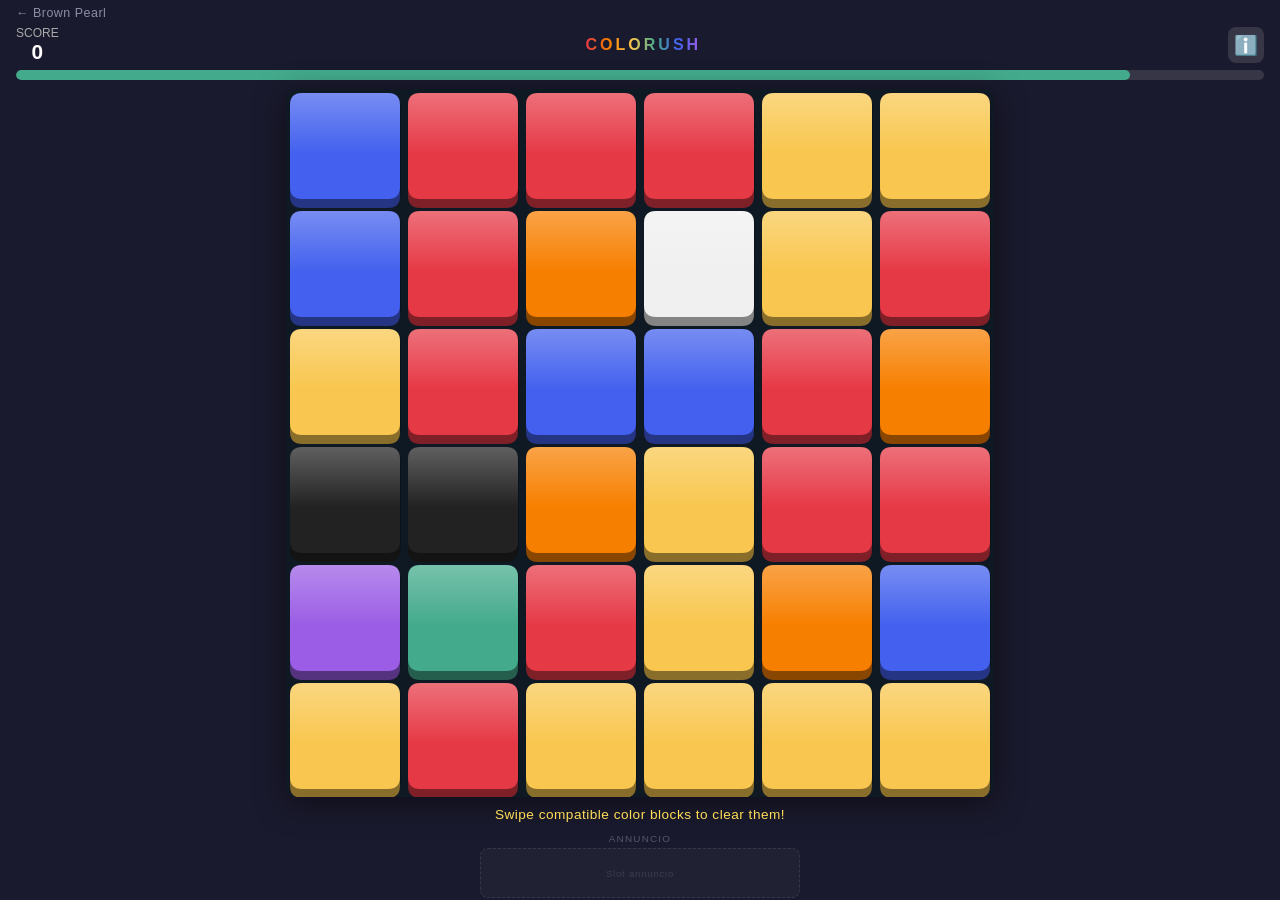
==== games/colorush/index.html @ 57a7015f "Add files via upload First commit" ====
<!DOCTYPE html>
<html lang="it">
<head>
<meta charset="UTF-8">
<meta name="viewport" content="width=device-width, initial-scale=1.0, maximum-scale=1.0, user-scalable=no, viewport-fit=cover">
<title>COLORUSH</title>

<!-- PWA: manifest e icone dedicati, indipendenti dal resto di Brown Pearl -->
<link rel="manifest" href="manifest.json">
<meta name="theme-color" content="#1a1a2e">
<meta name="color-scheme" content="dark">
<link rel="icon" type="image/png" sizes="32x32" href="icons/icon-32.png">
<link rel="shortcut icon" href="icons/favicon.ico">
<link rel="apple-touch-icon" href="icons/apple-touch-icon.png">
<meta name="apple-mobile-web-app-capable" content="yes">
<meta name="apple-mobile-web-app-status-bar-style" content="black-translucent">
<meta name="apple-mobile-web-app-title" content="COLORUSH">
<meta name="mobile-web-app-capable" content="yes">
<style>
  * { margin: 0; padding: 0; box-sizing: border-box; }
  html, body {
    width: 100%; height: 100%;
    background: #1a1a2e;
    overflow: hidden;
    font-family: 'Arial Black', Arial, sans-serif;
    user-select: none;
    -webkit-user-select: none;
  }
  body {
    display: flex;
    flex-direction: column;
    align-items: center;
    justify-content: space-between;
    padding: env(safe-area-inset-top, 8px) 0 env(safe-area-inset-bottom, 8px);
  }
  #top-bar {
    width: 100%;
    display: flex;
    flex-direction: column;
    padding: 6px 16px 4px;
  }
  #top-row {
    display: flex;
    justify-content: space-between;
    align-items: center;
    margin-bottom: 6px;
  }
  #top-bar .label { color: #aaa; font-size: 0.75em; display: block; text-align: center; }
  #top-bar .value { font-size: 1.3em; font-weight: bold; color: #fff; display: block; text-align: center; }
  #timer-bar-wrap {
    width: 100%;
    height: 10px;
    background: rgba(255,255,255,0.12);
    border-radius: 6px;
    overflow: hidden;
  }
  #timer-bar {
    height: 100%;
    width: 100%;
    background: #43aa8b;
    border-radius: 6px;
    transition: background 0.4s;
  }
  #timer-bar.urgent {
    background: #e63946;
    animation: pulse 0.5s infinite alternate;
  }
  @keyframes pulse {
    from { opacity: 1; }
    to   { opacity: 0.4; }
  }
  #grid-wrapper {
    flex: 1;
    width: 100%;
    display: flex;
    align-items: center;
    justify-content: center;
  }
  #grid-container {
    border-radius: 10px;
    overflow: hidden;
    box-shadow: 0 6px 30px rgba(0,0,0,0.5);
  }
  canvas {
    display: block;
    touch-action: none;
    cursor: pointer;
  }
  #bottom-bar {
    width: 100%;
    padding: 4px 16px 6px;
    text-align: center;
  }
  #msg {
    color: #ffdd57;
    font-size: 0.85em;
    min-height: 1.2em;
    letter-spacing: 0.5px;
  }
  /* Restart/Share moved to game-over overlay */
  #gameover-overlay {
    display: none;
    position: fixed;
    inset: 0;
    background: rgba(0,0,0,0.72);
    z-index: 99;
    align-items: center;
    justify-content: center;
  }
  #gameover-overlay.open { display: flex; }
  #gameover-box {
    background: #16213e;
    border-radius: 20px;
    padding: 32px 28px 24px;
    width: 82%;
    max-width: 320px;
    text-align: center;
    border: 1px solid rgba(255,255,255,0.1);
    box-shadow: 0 12px 40px rgba(0,0,0,0.6);
  }
  #gameover-box h2 {
    color: #fff;
    font-size: 1.3em;
    letter-spacing: 2px;
    margin-bottom: 6px;
  }
  #gameover-score {
    color: #ffdd57;
    font-size: 2.2em;
    font-weight: 900;
    margin: 8px 0 20px;
  }
  .go-btn {
    display: block;
    width: 100%;
    padding: 13px;
    margin-bottom: 10px;
    font-size: 1em;
    font-family: 'Arial Black', Arial, sans-serif;
    font-weight: bold;
    border: none;
    border-radius: 10px;
    cursor: pointer;
    letter-spacing: 1px;
  }
  #go-restart { background: #e63946; color: #fff; }
  #go-restart:active { background: #ff6b74; }
  #go-share { background: #457b9d; color: #fff; }
  #go-share:active { background: #5a9dbf; }

  #info-btn {
    background: rgba(255,255,255,0.12);
    border: none;
    border-radius: 8px;
    color: #fff;
    font-size: 1.2em;
    width: 36px;
    height: 36px;
    cursor: pointer;
    display: flex;
    align-items: center;
    justify-content: center;
  }
  #info-btn:active { background: rgba(255,255,255,0.25); }

  /* Info Modal */
  #info-modal {
    display: none;
    position: fixed;
    inset: 0;
    background: rgba(0,0,0,0.75);
    z-index: 100;
    align-items: center;
    justify-content: center;
  }
  #info-modal.open { display: flex; }
  #info-box {
    background: #16213e;
    border-radius: 16px;
    padding: 24px 20px 20px;
    width: 90%;
    max-width: 360px;
    box-shadow: 0 12px 40px rgba(0,0,0,0.6);
    border: 1px solid rgba(255,255,255,0.1);
  }
  #info-box h2 {
    color: #fff;
    font-size: 1.1em;
    letter-spacing: 2px;
    text-align: center;
    margin-bottom: 20px;
  }
  .step {
    display: flex;
    gap: 14px;
    align-items: flex-start;
    margin-bottom: 16px;
  }
  .step-num {
    background: #e63946;
    color: #fff;
    font-weight: bold;
    font-size: 0.9em;
    border-radius: 50%;
    width: 26px;
    height: 26px;
    flex-shrink: 0;
    display: flex;
    align-items: center;
    justify-content: center;
  }
  .step-text {
    color: #e0e0ff;
    font-size: 0.88em;
    line-height: 1.5;
  }
  .step-text strong { color: #ffdd57; }
  .color-pills {
    display: flex;
    gap: 5px;
    flex-wrap: wrap;
    margin-top: 6px;
  }
  .pill {
    padding: 2px 8px;
    border-radius: 20px;
    font-size: 0.75em;
    font-weight: bold;
    color: #fff;
  }
  #info-close {
    display: block;
    width: 100%;
    margin-top: 8px;
    padding: 10px;
    background: rgba(255,255,255,0.08);
    border: none;
    border-radius: 8px;
    color: #aaa;
    font-size: 0.9em;
    cursor: pointer;
  }
  #info-close:active { background: rgba(255,255,255,0.15); }
  .chain {
    display: flex;
    align-items: center;
    gap: 5px;
    margin: 8px 0 6px;
  }
  .cb {
    width: 28px;
    height: 28px;
    border-radius: 6px;
    flex-shrink: 0;
    box-shadow: 0 2px 0 rgba(0,0,0,0.4);
  }
  .arr {
    color: #aaa;
    font-size: 0.9em;
    flex-shrink: 0;
  }
  .tag {
    margin-left: 4px;
    padding: 2px 7px;
    border-radius: 20px;
    font-size: 0.75em;
    font-weight: bold;
    background: #333;
    color: #aaa;
    white-space: nowrap;
  }
  .tag.good {
    background: #2a9d2a;
    color: #fff;
  }
  #game-title {
    font-size: 1em;
    font-weight: 900;
    letter-spacing: 3px;
    color: #fff;
    text-transform: uppercase;
    background: linear-gradient(90deg, #e63946, #f77f00, #f9c74f, #43aa8b, #4361ee, #9b5de5);
    -webkit-background-clip: text;
    -webkit-text-fill-color: transparent;
    background-clip: text;
  }

  /* Modal */
  #share-modal {
    display: none;
    position: fixed;
    inset: 0;
    background: rgba(0,0,0,0.7);
    z-index: 100;
    align-items: center;
    justify-content: center;
  }
  #share-modal.open { display: flex; }
  #share-box {
    background: #16213e;
    border-radius: 16px;
    padding: 28px 24px;
    width: 88%;
    max-width: 340px;
    text-align: center;
    box-shadow: 0 12px 40px rgba(0,0,0,0.6);
    border: 1px solid rgba(255,255,255,0.1);
  }
  #share-box h2 {
    color: #fff;
    font-size: 1.2em;
    margin-bottom: 6px;
    letter-spacing: 2px;
  }
  #share-box p {
    color: #aaa;
    font-size: 0.85em;
    margin-bottom: 20px;
  }
  .share-grid {
    display: grid;
    grid-template-columns: 1fr 1fr;
    gap: 10px;
    margin-bottom: 16px;
  }
  .share-channel {
    display: flex;
    align-items: center;
    gap: 10px;
    padding: 12px 14px;
    border-radius: 10px;
    border: none;
    cursor: pointer;
    font-size: 0.95em;
    font-weight: bold;
    color: #fff;
    text-decoration: none;
    transition: opacity 0.15s;
  }
  .share-channel:active { opacity: 0.75; }
  .share-channel .icon { font-size: 1.3em; }
  .sc-wa   { background: #25d366; }
  .sc-tg   { background: #229ed9; }
  .sc-tw   { background: #000; }
  .sc-fb   { background: #1877f2; }
  .sc-copy { background: #555; grid-column: span 2; justify-content: center; }
  #share-close {
    margin-top: 4px;
    background: none;
    border: none;
    color: #aaa;
    font-size: 0.9em;
    cursor: pointer;
    padding: 6px 16px;
  }
  #share-close:active { color: #fff; }

  /* ---------- Brown Pearl chrome: brand bar + install ---------- */
  #brand-bar {
    width: 100%;
    display: flex;
    align-items: center;
    justify-content: space-between;
    padding: 6px 16px 0;
  }
  #brand-bar .back {
    font-size: 0.78em;
    color: #8d8da8;
    text-decoration: none;
    letter-spacing: 0.04em;
  }
  #install-btn {
    display: none;
    background: rgba(255,255,255,0.12);
    border: none;
    border-radius: 8px;
    color: #fff;
    font-size: 0.78em;
    font-weight: bold;
    padding: 6px 10px;
    cursor: pointer;
  }
  #install-btn.show { display: inline-flex; align-items: center; gap: 4px; }
  #install-btn:active { background: rgba(255,255,255,0.25); }

  /* ---------- Brown Pearl chrome: ad banner ---------- */
  #bp-ad-wrap {
    width: 100%;
    padding: 4px 16px 2px;
    display: flex;
    flex-direction: column;
    align-items: center;
    gap: 4px;
    flex-shrink: 0;
  }
  #bp-ad-label {
    font-size: 0.62em;
    letter-spacing: 0.12em;
    text-transform: uppercase;
    color: #55556e;
  }
  #bp-ad-banner {
    width: 100%;
    max-width: 320px;
    min-height: 50px;
    background: rgba(255,255,255,0.03);
    border: 1px dashed rgba(255,255,255,0.1);
    border-radius: 8px;
    display: flex;
    align-items: center;
    justify-content: center;
    overflow: hidden;
  }
  #bp-ad-banner:empty::before {
    content: "Slot annuncio";
    font-size: 0.6em;
    letter-spacing: 0.08em;
    color: #3d3d52;
  }
</style>
</head>
<body>

<!-- ================= BROWN PEARL: barra superiore ================= -->
<div id="brand-bar">
  <a class="back" href="../../index.html">&larr; Brown Pearl</a>
  <button id="install-btn" type="button">📲 Installa</button>
</div>
<!-- ================= FINE BARRA SUPERIORE ================= -->

<div id="top-bar">
  <div id="top-row">
    <div><span class="label">SCORE</span><span class="value" id="score">0</span></div>
    <div id="game-title">COLORUSH</div>
    <div>
      <button id="info-btn" onclick="openInfo()">ℹ️</button>
    </div>
  </div>
  <div id="timer-bar-wrap"><div id="timer-bar"></div></div>
</div>
<div id="grid-wrapper">
  <div id="grid-container"><canvas id="c"></canvas></div>
</div>
<div id="bottom-bar">
  <div id="msg">Swipe compatible color blocks to clear them!</div>
</div>

<!-- ================= BROWN PEARL: banner ads =================
     Provider scelto in assets/js/ads-config.js ("none" finché non attivi una rete). -->
<div id="bp-ad-wrap">
  <span id="bp-ad-label">Annuncio</span>
  <div id="bp-ad-banner"></div>
</div>
<script src="../../assets/js/ads-config.js"></script>
<script src="../../assets/js/ads-loader.js"></script>
<!-- ================= FINE BANNER ADS ================= -->

<!-- Game Over Overlay -->
<div id="gameover-overlay">
  <div id="gameover-box">
    <h2>⏰ TIME'S UP!</h2>
    <div id="gameover-score">0</div>
    <button class="go-btn" id="go-restart" onclick="restartGame()">🔄 Play Again</button>
    <button class="go-btn" id="go-share" onclick="openShare()">📤 Share Score</button>
  </div>
</div>

<!-- Share Modal -->
<div id="share-modal" onclick="closeShareOutside(event)">
  <div id="share-box">
    <h2>📤 SHARE</h2>
    <p id="share-score-text">Share your score!</p>
    <div class="share-grid">
      <a class="share-channel sc-wa" id="sc-wa" href="#" target="_blank">
        <span class="icon">💬</span> WhatsApp
      </a>
      <a class="share-channel sc-tg" id="sc-tg" href="#" target="_blank">
        <span class="icon">✈️</span> Telegram
      </a>
      <a class="share-channel sc-tw" id="sc-tw" href="#" target="_blank">
        <span class="icon">𝕏</span> X / Twitter
      </a>
      <a class="share-channel sc-fb" id="sc-fb" href="#" target="_blank">
        <span class="icon">👍</span> Facebook
      </a>
      <button class="share-channel sc-copy" onclick="copyScore()">
        <span class="icon">📋</span> Copy text
      </button>
    </div>
    <button id="share-close" onclick="closeShare()">✕ Close</button>
  </div>
</div>

<!-- Info Modal -->
<div id="info-modal" onclick="closeInfoOutside(event)">
  <div id="info-box">
    <h2>HOW TO PLAY</h2>

    <div class="step">
      <div class="step-num">1</div>
      <div class="step-text">
        <strong>Swipe</strong> to chain at least <strong>3 adjacent blocks</strong> (diagonals too!) and clear them.
        <div class="chain">
          <div class="cb" style="background:#e63946"></div>
          <div class="arr">→</div>
          <div class="cb" style="background:#e63946"></div>
          <div class="arr">→</div>
          <div class="cb" style="background:#e63946"></div>
          <div class="tag good">✓ clear!</div>
        </div>
      </div>
    </div>

    <div class="step">
      <div class="step-num">2</div>
      <div class="step-text">
        <strong>Primary colors</strong> link to their two mixed secondaries — and back:
        <div class="chain" style="margin-top:8px">
          <div class="cb" style="background:#e63946"></div>
          <div class="arr">↔</div>
          <div class="cb" style="background:#9b5de5"></div>
          <div class="arr">↔</div>
          <div class="cb" style="background:#4361ee"></div>
          <div class="tag" style="background:#333;color:#aaa">Red·Violet·Blue</div>
        </div>
        <div class="chain">
          <div class="cb" style="background:#e63946"></div>
          <div class="arr">↔</div>
          <div class="cb" style="background:#f77f00"></div>
          <div class="arr">↔</div>
          <div class="cb" style="background:#f9c74f"></div>
          <div class="tag" style="background:#333;color:#aaa">Red·Orange·Yellow</div>
        </div>
        <div class="chain">
          <div class="cb" style="background:#4361ee"></div>
          <div class="arr">↔</div>
          <div class="cb" style="background:#43aa8b"></div>
          <div class="arr">↔</div>
          <div class="cb" style="background:#f9c74f"></div>
          <div class="tag" style="background:#333;color:#aaa">Blue·Green·Yellow</div>
        </div>
      </div>
    </div>

    <div class="step">
      <div class="step-num">3</div>
      <div class="step-text">
        <strong>White</strong> bridges any two colors:
        <div class="chain">
          <div class="cb" style="background:#e63946"></div>
          <div class="arr">→</div>
          <div class="cb" style="background:#f0f0f0;border:1px solid #aaa"></div>
          <div class="arr">→</div>
          <div class="cb" style="background:#4361ee"></div>
          <div class="tag good">✓ valid!</div>
        </div>
        <strong>Black</strong> falls alone — let it hit the bottom for <strong style="color:#ffd700">+1s</strong>. More blacks on grid = faster timer! ⚡
      </div>
    </div>

    <div class="step">
      <div class="step-num">4</div>
      <div class="step-text">
        Earn bonus time with longer, varied chains:
        <div class="chain" style="flex-wrap:wrap;gap:4px">
          <div class="cb" style="background:#e63946"></div>
          <div class="arr">→</div>
          <div class="cb" style="background:#9b5de5"></div>
          <div class="arr">→</div>
          <div class="cb" style="background:#4361ee"></div>
          <div class="arr">→</div>
          <div class="cb" style="background:#43aa8b"></div>
          <div class="tag good">+3s ⏱</div>
        </div>
        <span style="color:#aaa;font-size:0.8em">2 color changes +1s each · 4+ blocks +1s</span>
      </div>
    </div>

    <button id="info-close" onclick="closeInfo()">Got it! ✓</button>
  </div>
</div>

<script>
const COLS = 6, ROWS = 6;
const canvas = document.getElementById('c');
const ctx = canvas.getContext('2d');

// Dimensione cella calcolata dinamicamente
let CELL = 72;
let W, H;

function resizeCanvas() {
  const wrapper = document.getElementById('grid-wrapper');
  const maxW = wrapper.clientWidth - 8;
  const maxH = wrapper.clientHeight - 8;
  CELL = Math.floor(Math.min(maxW / COLS, maxH / ROWS));
  if (CELL < 20) CELL = 60; // fallback se il layout non è ancora pronto
  W = COLS * CELL;
  H = ROWS * CELL;
  canvas.width = W;
  canvas.height = H;
}
resizeCanvas();

// ---- Definizione colori ----
const COLORS = {
  rosso:    { hex: '#e63946', label: 'Re' },
  blu:      { hex: '#4361ee', label: 'Bl' },
  giallo:   { hex: '#f9c74f', label: 'Ye' },
  arancio:  { hex: '#f77f00', label: 'Or' },
  viola:    { hex: '#9b5de5', label: 'Vi' },
  verde:    { hex: '#43aa8b', label: 'Gr' },
  bianco:   { hex: '#f0f0f0', label: 'Wh' },
  nero:     { hex: '#222222', label: 'Bk' },
};

// Compatibilità: quali colori può seguire ciascuno
const COMPAT = {
  rosso:   ['rosso', 'viola', 'arancio'],
  blu:     ['blu', 'viola', 'verde'],
  giallo:  ['giallo', 'verde', 'arancio'],
  arancio: ['arancio', 'rosso', 'giallo'],
  viola:   ['viola', 'blu', 'rosso'],
  verde:   ['verde', 'blu', 'giallo'],
  bianco:  [], // non può essere primo — viene accettato da tutti
  nero:    [], // speciale
};

// Tutti i colori normali che cascano (no bianco e nero separati)
const NORMAL_COLORS = ['rosso', 'blu', 'giallo', 'arancio', 'viola', 'verde'];

// Probabilità: primari più frequenti, secondari più rari, nero aumenta con il punteggio
const PRIMARY_COLORS = ['rosso', 'blu', 'giallo'];
const SECONDARY_COLORS = ['arancio', 'viola', 'verde'];

function randColorName() {
  // Nero: parte al 3%, sale fino al 20% man mano che il punteggio cresce
  const blackChance = Math.min(0.20, 0.03 + score / 10000);
  const r = Math.random();
  if (r < blackChance) return 'nero';
  if (r < blackChance + 0.04) return 'bianco';
  if (r < blackChance + 0.34) return SECONDARY_COLORS[Math.floor(Math.random() * SECONDARY_COLORS.length)];
  return PRIMARY_COLORS[Math.floor(Math.random() * PRIMARY_COLORS.length)];
}

// Are two blocks compatible for continuous selection?
// "tutti vanno su bianco" — bianco è accettore universale
// black cannot be selected manually
function canFollow(prevName, nextName) {
  if (nextName === 'nero') return false;   // nero non si seleziona
  if (nextName === 'bianco') return true;  // tutti vanno su bianco
  if (prevName === 'bianco') {
    // white can be followed by any normal color
    return NORMAL_COLORS.includes(nextName);
  }
  return COMPAT[prevName] && COMPAT[prevName].includes(nextName);
}

// ---- Cells ----
function makeCell(colorName, offsetY) {
  return {
    color: colorName,
    y: offsetY !== undefined ? offsetY : 0,
    vy: 0,
    settled: offsetY === undefined,
    alpha: 1
  };
}

let grid = [];
let selected = []; // [{row, col}]
let dragging = false;
let score = 0;
let animating = false;
let particles = [];
let lastPointerX = 0, lastPointerY = 0;

// ---- Audio ----
let audioCtx = null;
let audioEnabled = false;

// Test silenzioso se Web Audio è disponibile
try {
  const TestAC = window.AudioContext || window.webkitAudioContext;
  if (TestAC) audioEnabled = true;
} catch(e) { audioEnabled = false; }

function getAudio() {
  if (!audioEnabled) return null;
  try {
    if (!audioCtx) audioCtx = new (window.AudioContext || window.webkitAudioContext)();
    if (audioCtx.state === 'suspended') audioCtx.resume();
    return audioCtx;
  } catch(e) { audioEnabled = false; return null; }
}

function playTick() {
  // Soft click on cell select
  try {
    const ac = getAudio(); if (!ac) return;
    const o = ac.createOscillator();
    const g = ac.createGain();
    o.connect(g); g.connect(ac.destination);
    o.type = 'sine';
    o.frequency.setValueAtTime(880, ac.currentTime);
    o.frequency.exponentialRampToValueAtTime(660, ac.currentTime + 0.05);
    g.gain.setValueAtTime(0.12, ac.currentTime);
    g.gain.exponentialRampToValueAtTime(0.001, ac.currentTime + 0.08);
    o.start(); o.stop(ac.currentTime + 0.08);
  } catch(e) {}
}

function playPop(n) {
  // Pop soddisfacente all'esplosione, più ricco con combo lunghe
  try {
    const ac = getAudio(); if (!ac) return;
    const count = Math.min(n, 6);
    for (let i = 0; i < count; i++) {
      const o = ac.createOscillator();
      const g = ac.createGain();
      const delay = i * 0.04;
      o.connect(g); g.connect(ac.destination);
      o.type = 'sine';
      const baseFreq = 300 + i * 80;
      o.frequency.setValueAtTime(baseFreq * 1.5, ac.currentTime + delay);
      o.frequency.exponentialRampToValueAtTime(baseFreq, ac.currentTime + delay + 0.15);
      g.gain.setValueAtTime(0.18, ac.currentTime + delay);
      g.gain.exponentialRampToValueAtTime(0.001, ac.currentTime + delay + 0.25);
      o.start(ac.currentTime + delay);
      o.stop(ac.currentTime + delay + 0.25);
    }
  } catch(e) {}
}

function playWhoosh() {
  // Soft whoosh for falling blocks
  try {
    const ac = getAudio(); if (!ac) return;
    const bufSize = ac.sampleRate * 0.2;
    const buf = ac.createBuffer(1, bufSize, ac.sampleRate);
    const data = buf.getChannelData(0);
    for (let i = 0; i < bufSize; i++) data[i] = (Math.random() * 2 - 1);
    const src = ac.createBufferSource();
    src.buffer = buf;
    const filter = ac.createBiquadFilter();
    filter.type = 'bandpass';
    filter.frequency.setValueAtTime(1200, ac.currentTime);
    filter.frequency.exponentialRampToValueAtTime(400, ac.currentTime + 0.2);
    filter.Q.value = 1.5;
    const g = ac.createGain();
    g.gain.setValueAtTime(0.08, ac.currentTime);
    g.gain.exponentialRampToValueAtTime(0.001, ac.currentTime + 0.2);
    src.connect(filter); filter.connect(g); g.connect(ac.destination);
    src.start(); src.stop(ac.currentTime + 0.2);
  } catch(e) {}
}

function playBonus() {
  // Sweet arpeggio for time bonus
  try {
    const ac = getAudio(); if (!ac) return;
    const freqs = [523, 659, 784]; // Do Mi Sol
    freqs.forEach((freq, i) => {
      const o = ac.createOscillator();
      const g = ac.createGain();
      o.connect(g); g.connect(ac.destination);
      o.type = 'sine';
      o.frequency.value = freq;
      const t = ac.currentTime + i * 0.07;
      g.gain.setValueAtTime(0, t);
      g.gain.linearRampToValueAtTime(0.15, t + 0.04);
      g.gain.exponentialRampToValueAtTime(0.001, t + 0.3);
      o.start(t); o.stop(t + 0.3);
    });
  } catch(e) {}
}

function playGameOver() {
  // Soft descending chord
  try {
    const ac = getAudio(); if (!ac) return;
    const freqs = [392, 330, 262]; // Sol Mi Do discendente
    freqs.forEach((freq, i) => {
      const o = ac.createOscillator();
      const g = ac.createGain();
      o.connect(g); g.connect(ac.destination);
      o.type = 'sine';
      o.frequency.value = freq;
      const t = ac.currentTime + i * 0.18;
      g.gain.setValueAtTime(0.2, t);
      g.gain.exponentialRampToValueAtTime(0.001, t + 0.6);
      o.start(t); o.stop(t + 0.6);
    });
  } catch(e) {}
}

function playUrgent() {
  try {
    const ac = getAudio(); if (!ac) return;
    const o = ac.createOscillator();
    const g = ac.createGain();
    o.connect(g); g.connect(ac.destination);
    o.type = 'sine';
    o.frequency.value = 440;
    g.gain.setValueAtTime(0.1, ac.currentTime);
    g.gain.exponentialRampToValueAtTime(0.001, ac.currentTime + 0.12);
    o.start(); o.stop(ac.currentTime + 0.12);
  } catch(e) {}
}

function playBlackExplosion() {
  // Deep rumbling explosion
  try {
    const ac = getAudio(); if (!ac) return;

    // Low boom
    const o1 = ac.createOscillator();
    const g1 = ac.createGain();
    o1.connect(g1); g1.connect(ac.destination);
    o1.type = 'sine';
    o1.frequency.setValueAtTime(120, ac.currentTime);
    o1.frequency.exponentialRampToValueAtTime(40, ac.currentTime + 0.4);
    g1.gain.setValueAtTime(0.6, ac.currentTime);
    g1.gain.exponentialRampToValueAtTime(0.001, ac.currentTime + 0.5);
    o1.start(); o1.stop(ac.currentTime + 0.5);

    // White noise for "dust"
    const bufSize = ac.sampleRate * 0.35;
    const buf = ac.createBuffer(1, bufSize, ac.sampleRate);
    const data = buf.getChannelData(0);
    for (let i = 0; i < bufSize; i++) data[i] = (Math.random() * 2 - 1);
    const src = ac.createBufferSource();
    src.buffer = buf;
    const filter = ac.createBiquadFilter();
    filter.type = 'lowpass';
    filter.frequency.setValueAtTime(800, ac.currentTime);
    filter.frequency.exponentialRampToValueAtTime(100, ac.currentTime + 0.35);
    const g2 = ac.createGain();
    g2.gain.setValueAtTime(0.3, ac.currentTime);
    g2.gain.exponentialRampToValueAtTime(0.001, ac.currentTime + 0.35);
    src.connect(filter); filter.connect(g2); g2.connect(ac.destination);
    src.start(); src.stop(ac.currentTime + 0.35);

    // Sharp impact crack
    const o2 = ac.createOscillator();
    const g3 = ac.createGain();
    o2.connect(g3); g3.connect(ac.destination);
    o2.type = 'square';
    o2.frequency.setValueAtTime(600, ac.currentTime);
    o2.frequency.exponentialRampToValueAtTime(80, ac.currentTime + 0.08);
    g3.gain.setValueAtTime(0.2, ac.currentTime);
    g3.gain.exponentialRampToValueAtTime(0.001, ac.currentTime + 0.1);
    o2.start(); o2.stop(ac.currentTime + 0.1);
  } catch(e) {}
}


  // Short bip for low timer
function playUrgent() {
  try {
    const ac = getAudio(); if (!ac) return;
    const o = ac.createOscillator();
    const g = ac.createGain();
    o.connect(g); g.connect(ac.destination);
    o.type = 'sine';
    o.frequency.value = 440;
    g.gain.setValueAtTime(0.1, ac.currentTime);
    g.gain.exponentialRampToValueAtTime(0.001, ac.currentTime + 0.12);
    o.start(); o.stop(ac.currentTime + 0.12);
  } catch(e) {}
}


const TIME_START = 15;
let timeLeft = TIME_START;
let gameOver = false;
let timerInterval = null;
let lastTimestamp = null;

function addTime(secs) {
  const realSecs = secs * getTimerSpeed();
  timeLeft = Math.min(25, timeLeft + realSecs);
  updateTimerDisplay();
}

function countBlacksOnGrid() {
  let n = 0;
  for (let r = 0; r < ROWS; r++)
    for (let c = 0; c < COLS; c++)
      if (grid[r][c] && grid[r][c].color === 'nero') n++;
  return n;
}

function getTimerSpeed() {
  // 1x normal, up to 3x with many blacks on grid
  const blacks = countBlacksOnGrid();
  return 1 + blacks * 0.08; // each black adds 8% speed
}

function timerTick(timestamp) {
  if (gameOver) return;
  if (!lastTimestamp) lastTimestamp = timestamp;
  const delta = (timestamp - lastTimestamp) / 1000; // real seconds elapsed
  lastTimestamp = timestamp;

  const speed = getTimerSpeed();
  timeLeft = Math.max(0, timeLeft - delta * speed);
  updateTimerDisplay();

  // Urgency bip (once per second approx)
  if (timeLeft <= 7 && timeLeft > 0) {
    const floored = Math.floor(timeLeft);
    if (!timerTick._lastBip || timerTick._lastBip !== floored) {
      timerTick._lastBip = floored;
      playUrgent();
    }
  }

  if (timeLeft <= 0) { endGame(); return; }
  timerInterval = requestAnimationFrame(timerTick);
}

function startTimer() {
  if (timerInterval) cancelAnimationFrame(timerInterval);
  lastTimestamp = null;
  timerInterval = requestAnimationFrame(timerTick);
}

function updateTimerDisplay() {
  const bar = document.getElementById('timer-bar');
  const pct = Math.max(0, Math.min(1, timeLeft / TIME_START));
  bar.style.width = (Math.min(timeLeft, TIME_START) / TIME_START * 100) + '%';
  if (timeLeft > TIME_START) {
    bar.style.background = 'linear-gradient(90deg, #43aa8b, #f9c74f, #ffd700)';
    bar.style.boxShadow = '0 0 10px rgba(255, 215, 0, 0.7)';
    bar.className = '';
  } else if (timeLeft <= 7) {
    bar.style.background = '#e63946';
    bar.style.boxShadow = 'none';
    bar.className = 'urgent';
  } else if (timeLeft <= 10) {
    bar.style.background = '#f9c74f';
    bar.style.boxShadow = 'none';
    bar.className = '';
  } else {
    bar.style.background = '#43aa8b';
    bar.style.boxShadow = 'none';
    bar.className = '';
  }
}

function endGame() {
  gameOver = true;
  if (timerInterval) cancelAnimationFrame(timerInterval);
  animating = true;
  playGameOver();
  document.getElementById('msg').textContent = '⏰ Time\'s up!';
  document.getElementById('gameover-score').textContent = Math.floor(score) + ' pts';
  document.getElementById('gameover-overlay').classList.add('open');
}


function openInfo() {
  document.getElementById('info-modal').classList.add('open');
}
function closeInfo() {
  document.getElementById('info-modal').classList.remove('open');
}
function closeInfoOutside(e) {
  if (e.target === document.getElementById('info-modal')) closeInfo();
}

function openShare() {
  const text = `🎨 COLORUSH — I scored ${score} pts! Can you beat me?`;
  const url = encodeURIComponent(window.location.href);
  const msg = encodeURIComponent(text);
  document.getElementById('share-score-text').textContent = `Your score: ${score} pts!`;
  document.getElementById('sc-wa').href = `https://wa.me/?text=${msg}`;
  document.getElementById('sc-tg').href = `https://t.me/share/url?url=${url}&text=${msg}`;
  document.getElementById('sc-tw').href = `https://twitter.com/intent/tweet?text=${msg}`;
  document.getElementById('sc-fb').href = `https://www.facebook.com/sharer/sharer.php?u=${url}&quote=${msg}`;
  document.getElementById('share-modal').classList.add('open');
}

function closeShare() {
  document.getElementById('share-modal').classList.remove('open');
}

function closeShareOutside(e) {
  if (e.target === document.getElementById('share-modal')) closeShare();
}

function copyScore() {
  const text = `🎨 COLORUSH — I scored ${score} pts! Can you beat me?`;
  navigator.clipboard.writeText(text).then(() => {
    const btn = document.querySelector('.sc-copy');
    btn.innerHTML = '<span class="icon">✅</span> Copied!';
    setTimeout(() => btn.innerHTML = '<span class="icon">📋</span> Copy text', 2000);
  }).catch(() => {
    prompt('Copia questo testo:', text);
  });
}

function restartGame() {
  gameOver = false;
  animating = false;
  score = 0;
  timeLeft = TIME_START;
  selected = [];
  particles = [];
  document.getElementById('score').textContent = '0';
  document.getElementById('gameover-overlay').classList.remove('open');
  document.getElementById('msg').textContent = 'Swipe compatible color blocks to clear them!';
  updateTimerDisplay();
  initGrid();
  render();
  startTimer();
}

function initGrid() {
  grid = [];
  for (let r = 0; r < ROWS; r++) {
    grid[r] = [];
    for (let c = 0; c < COLS; c++) {
      let colorName;
      do { colorName = randColorName(); }
      while (r === ROWS - 1 && colorName === 'nero');
      const cell = makeCell(colorName);
      cell.settled = true;
      grid[r][c] = cell;
    }
  }
}

// ---- Hit detection ----
const HIT_RADIUS = CELL * 0.36;

function cellAt(x, y) {
  let bestRow = -1, bestCol = -1, bestDist = Infinity;
  for (let r = 0; r < ROWS; r++) {
    for (let c = 0; c < COLS; c++) {
      const cx = c * CELL + CELL / 2;
      const cy = r * CELL + CELL / 2;
      const d = Math.sqrt((x - cx) ** 2 + (y - cy) ** 2);
      if (d < HIT_RADIUS && d < bestDist) {
        bestDist = d; bestRow = r; bestCol = c;
      }
    }
  }
  if (bestRow === -1) return null;
  return { row: bestRow, col: bestCol };
}

function isAdjacent(a, b) {
  return Math.abs(a.row - b.row) <= 1 && Math.abs(a.col - b.col) <= 1;
}

function inSelected(row, col) {
  return selected.some(s => s.row === row && s.col === col);
}

// ---- Drawing ----
function roundRect(x, y, w, h, r) {
  ctx.beginPath();
  ctx.moveTo(x + r, y);
  ctx.lineTo(x + w - r, y);
  ctx.quadraticCurveTo(x + w, y, x + w, y + r);
  ctx.lineTo(x + w, y + h - r);
  ctx.quadraticCurveTo(x + w, y + h, x + w - r, y + h);
  ctx.lineTo(x + r, y + h);
  ctx.quadraticCurveTo(x, y + h, x, y + h - r);
  ctx.lineTo(x, y + r);
  ctx.quadraticCurveTo(x, y, x + r, y);
  ctx.closePath();
}

function lighten(hex) {
  const n = parseInt(hex.replace('#',''), 16);
  const r = Math.min(255, ((n >> 16) & 0xff) + 60);
  const g = Math.min(255, ((n >> 8) & 0xff) + 60);
  const b = Math.min(255, (n & 0xff) + 60);
  return `rgb(${r},${g},${b})`;
}

function darken(hex, amount) {
  const n = parseInt(hex.replace('#',''), 16);
  const r = Math.max(0, Math.round(((n >> 16) & 0xff) * (1 - amount)));
  const g = Math.max(0, Math.round(((n >> 8) & 0xff) * (1 - amount)));
  const b = Math.max(0, Math.round((n & 0xff) * (1 - amount)));
  return `rgb(${r},${g},${b})`;
}

function drawCell(r, c, highlight, overrideY) {
  const cell = grid[r][c];
  if (!cell) return;
  const x = c * CELL;
  const y = overrideY !== undefined ? overrideY : r * CELL;
  ctx.globalAlpha = cell.alpha !== undefined ? cell.alpha : 1;

  const def = COLORS[cell.color];
  const baseHex = def.hex;
  const pad = 4;
  const bx = x + pad, by = y + pad;
  const bw = CELL - pad * 2, bh = CELL - pad * 2;
  const radius = 12;
  const depth = 5;

  // Bottom side (depth)
  ctx.fillStyle = darken(baseHex, 0.45);
  roundRect(bx, by + depth, bw, bh, radius);
  ctx.fill();

  // Main face
  ctx.fillStyle = highlight ? lighten(baseHex) : baseHex;
  roundRect(bx, by, bw, bh - depth + 1, radius);
  ctx.fill();

  // Top highlight
  const grad = ctx.createLinearGradient(bx, by, bx, by + bh * 0.55);
  grad.addColorStop(0, 'rgba(255,255,255,0.28)');
  grad.addColorStop(1, 'rgba(255,255,255,0.00)');
  ctx.fillStyle = grad;
  roundRect(bx, by, bw, bh - depth + 1, radius);
  ctx.fill();

  // Selection border
  if (highlight) {
    ctx.strokeStyle = 'rgba(255,255,255,0.95)';
    ctx.lineWidth = 2.5;
    roundRect(bx, by, bw, bh - depth + 1, radius);
    ctx.stroke();
  }

  ctx.globalAlpha = 1;
}

function drawLinePath() {
  if (selected.length < 2) return;
  ctx.save();
  ctx.strokeStyle = 'rgba(255,255,255,0.75)';
  ctx.lineWidth = 6;
  ctx.lineCap = 'round';
  ctx.lineJoin = 'round';
  ctx.shadowColor = 'rgba(255,255,255,0.4)';
  ctx.shadowBlur = 8;
  ctx.beginPath();
  for (let i = 0; i < selected.length; i++) {
    const s = selected[i];
    const cell = grid[s.row][s.col];
    const cx = s.col * CELL + CELL / 2;
    const cy = (cell && !cell.settled ? cell.y : s.row * CELL) + CELL / 2;
    if (i === 0) ctx.moveTo(cx, cy);
    else ctx.lineTo(cx, cy);
  }
  ctx.stroke();
  ctx.restore();
}

function drawParticles() {
  for (const p of particles) {
    ctx.globalAlpha = Math.max(0, p.alpha);
    ctx.fillStyle = p.color;
    roundRect(p.x - p.size/2, p.y - p.size/2, p.size, p.size, 4);
    ctx.fill();
  }
  ctx.globalAlpha = 1;
}

function render() {
  ctx.clearRect(0, 0, W, H);
  ctx.fillStyle = '#0f1923';
  ctx.fillRect(0, 0, W, H);

  // Griglia con incavi
  for (let r = 0; r < ROWS; r++) {
    for (let c = 0; c < COLS; c++) {
      const x = c * CELL + 4, y = r * CELL + 4;
      const s = CELL - 8;
      ctx.fillStyle = 'rgba(0,0,0,0.25)';
      roundRect(x + 1, y + 1, s, s, 12);
      ctx.fill();
      ctx.fillStyle = 'rgba(0,0,0,0.15)';
      roundRect(x, y, s, s, 12);
      ctx.fill();
    }
  }

  for (let r = 0; r < ROWS; r++) {
    for (let c = 0; c < COLS; c++) {
      if (!grid[r][c]) continue;
      const cell = grid[r][c];
      drawCell(r, c, inSelected(r, c), cell.settled ? undefined : cell.y);
    }
  }

  drawLinePath();
  drawParticles();
}

// ---- Drop blocks ----
function removeBlackAtBottom() {
  let removed = 0;
  const toExplode = [];
  for (let c = 0; c < COLS; c++) {
    if (grid[ROWS-1][c] && grid[ROWS-1][c].color === 'nero') {
      toExplode.push({ row: ROWS-1, col: c });
      removed++;
    }
  }
  if (removed > 0) {
    playBlackExplosion();
    spawnParticles(toExplode);
    for (const s of toExplode) grid[s.row][s.col] = null;
    addTime(removed * 1);
  }
  return removed > 0;
}

function dropBlocks(callback) {
  animating = true;

  // First remove blacks at bottom
  removeBlackAtBottom();

  for (let c = 0; c < COLS; c++) {
    let n = 0;
    for (let r = 0; r < ROWS; r++) if (!grid[r][c]) n++;
    if (n === 0) continue;

    const existing = [];
    for (let r = 0; r < ROWS; r++) {
      if (grid[r][c]) existing.push({ cell: grid[r][c], oldRow: r });
    }

    for (let r = 0; r < ROWS; r++) grid[r][c] = null;

    for (let i = 0; i < existing.length; i++) {
      const targetRow = n + i;
      const { cell, oldRow } = existing[i];
      grid[targetRow][c] = cell;
      if (targetRow === oldRow) {
        cell.settled = true;
        cell.y = oldRow * CELL;
      } else {
        cell.y = oldRow * CELL;
        cell.vy = 0;
        cell.settled = false;
      }
    }

    for (let i = 0; i < n; i++) {
      const newCell = makeCell(randColorName(), -(n - i) * CELL);
      newCell.settled = false;
      grid[i][c] = newCell;
    }
  }

  function physics() {
    let allSettled = true;
    for (let r = 0; r < ROWS; r++) {
      for (let c = 0; c < COLS; c++) {
        const cell = grid[r][c];
        if (!cell || cell.settled) continue;
        const target = r * CELL;
        cell.vy = (cell.vy || 0) + 4.5;
        cell.y += cell.vy;
        if (cell.y >= target) {
          if (Math.abs(cell.vy) > 8) {
            cell.y = target;
            cell.vy = -cell.vy * 0.15;
          } else {
            cell.y = target;
            cell.vy = 0;
            cell.settled = true;
          }
        }
        if (!cell.settled) allSettled = false;
      }
    }
    render();
    if (!allSettled) {
      requestAnimationFrame(physics);
    } else {
      // After settling, check again for blacks at bottom
      if (removeBlackAtBottom()) {
        dropBlocks(callback);
      } else {
        animating = false;
        if (callback) callback();
      }
    }
  }
  requestAnimationFrame(physics);
}

// ---- Particles ----
function spawnParticles(cells) {
  for (const { row, col } of cells) {
    const cell = grid[row][col];
    if (!cell) continue;
    const hex = COLORS[cell.color].hex;
    for (let i = 0; i < 8; i++) {
      particles.push({
        x: col * CELL + CELL / 2,
        y: row * CELL + CELL / 2,
        vx: (Math.random() - 0.5) * 9,
        vy: (Math.random() - 0.5) * 9 - 3,
        color: hex,
        size: 14 + Math.random() * 10,
        alpha: 1
      });
    }
  }
}

function updateParticles() {
  particles = particles.filter(p => p.alpha > 0.03);
  for (const p of particles) {
    p.x += p.vx;
    p.y += p.vy;
    p.vy += 0.35;
    p.vx *= 0.97;
    p.alpha -= 0.08;
    p.size *= 0.97;
  }
}

// ---- Input ----
function getPos(e) {
  const rect = canvas.getBoundingClientRect();
  const scaleX = W / rect.width;
  const scaleY = H / rect.height;
  if (e.touches) {
    return { x: (e.touches[0].clientX - rect.left) * scaleX, y: (e.touches[0].clientY - rect.top) * scaleY };
  }
  return { x: (e.clientX - rect.left) * scaleX, y: (e.clientY - rect.top) * scaleY };
}

function tryAddCell(row, col) {
  if (row < 0 || row >= ROWS || col < 0 || col >= COLS) return;
  if (!grid[row][col]) return;
  if (selected.length === 0) return;

  const last = selected[selected.length - 1];
  if (last.row === row && last.col === col) return;

  // Undo: torna al penultimo
  if (selected.length >= 2) {
    const prev = selected[selected.length - 2];
    if (prev.row === row && prev.col === col) {
      selected.pop();
      return;
    }
  }

  if (inSelected(row, col)) return;
  if (!isAdjacent(last, { row, col })) return;

  // Controlla compatibilità colore
  const lastColor = grid[last.row][last.col].color;
  const nextColor = grid[row][col].color;
  if (!canFollow(lastColor, nextColor)) return;

  selected.push({ row, col });
}

function startSelect(e) {
  if (animating) return;
  const { x, y } = getPos(e);
  const cell = cellAt(x, y);
  if (!cell) return;
  if (!grid[cell.row][cell.col]) return;
  // Il nero non si può selezionare manualmente
  if (grid[cell.row][cell.col].color === 'nero') return;
  dragging = true;
  selected = [cell];
  lastPointerX = x;
  lastPointerY = y;
  playTick();
  render();
}

function moveSelect(e) {
  if (!dragging || animating) return;
  const { x, y } = getPos(e);

  const dx = x - lastPointerX;
  const dy = y - lastPointerY;
  const dist = Math.sqrt(dx * dx + dy * dy);
  const steps = Math.max(1, Math.ceil(dist / (CELL * 0.3)));

  for (let i = 1; i <= steps; i++) {
    const ix = lastPointerX + dx * (i / steps);
    const iy = lastPointerY + dy * (i / steps);
    const cell = cellAt(ix, iy);
    if (cell) tryAddCell(cell.row, cell.col);
  }

  lastPointerX = x;
  lastPointerY = y;
  render();
}

function endSelect() {
  if (!dragging) return;
  dragging = false;
  if (gameOver) return;

  const n = selected.length;
  const toExplode = [...selected];
  selected = [];

  if (n >= 3) {
    const pts = n * n * 10;
    score += pts;
    document.getElementById('score').textContent = score;

    // Bonus tempo: +1s per ogni cambio di colore nella combo, +1s se combo >= 4
    let colorChanges = 0;
    for (let i = 1; i < toExplode.length; i++) {
      if (grid[toExplode[i].row][toExplode[i].col].color !== grid[toExplode[i-1].row][toExplode[i-1].col].color) colorChanges++;
    }
    let bonusSecs = colorChanges + (n >= 4 ? 1 : 0);
    if (bonusSecs > 0) { addTime(bonusSecs); playBonus(); }

    playPop(n);

    const bonusStr = bonusSecs > 0 ? ' +' + bonusSecs + 's ⏱' : '';
    const chain = toExplode.map(s => COLORS[grid[s.row][s.col].color].label).join('→');
    document.getElementById('msg').textContent = chain + '  +' + pts + ' pts!' + bonusStr;

    spawnParticles(toExplode);

    for (const s of toExplode) {
      if (grid[s.row]) grid[s.row][s.col] = null;
    }
    let frame = 0;
    function partAnim() {
      updateParticles();
      render();
      frame++;
      if (frame < 8) requestAnimationFrame(partAnim);
      else {
        particles = [];
        playWhoosh();
        dropBlocks();
      }
    }
    requestAnimationFrame(partAnim);

  } else {
    if (n >= 2) {
      document.getElementById('msg').textContent = 'Need at least 3 blocks!';
      setTimeout(() => document.getElementById('msg').textContent = 'Swipe compatible color blocks to clear them!', 1500);
    }
    render();
  }
}

canvas.addEventListener('mousedown', startSelect);
canvas.addEventListener('mousemove', moveSelect);
canvas.addEventListener('mouseup', endSelect);
canvas.addEventListener('mouseleave', endSelect);

canvas.addEventListener('touchstart', e => { e.preventDefault(); startSelect(e); }, { passive: false });
canvas.addEventListener('touchmove', e => { e.preventDefault(); moveSelect(e); }, { passive: false });
canvas.addEventListener('touchend', e => { e.preventDefault(); endSelect(); }, { passive: false });

function mainLoop() {
  if (particles.length > 0) { updateParticles(); render(); }
  requestAnimationFrame(mainLoop);
}

initGrid();
render();
startTimer();
requestAnimationFrame(mainLoop);

window.addEventListener('resize', () => {
  resizeCanvas();
  render();
});
</script>

<!-- ================= BROWN PEARL: PWA install + service worker =================
     Blocco indipendente dalla logica di gioco sopra: registra il SW scoped
     a questa cartella (rende COLORUSH installabile come app a sé) e gestisce
     il prompt nativo d'installazione. -->
<script>
  if ("serviceWorker" in navigator) {
    window.addEventListener("load", () => {
      navigator.serviceWorker.register("sw.js").catch(() => {});
    });
  }

  let bpDeferredPrompt = null;
  const bpInstallBtn = document.getElementById("install-btn");
  window.addEventListener("beforeinstallprompt", (e) => {
    e.preventDefault();
    bpDeferredPrompt = e;
    bpInstallBtn.classList.add("show");
  });
  bpInstallBtn.addEventListener("click", async () => {
    if (!bpDeferredPrompt) return;
    bpDeferredPrompt.prompt();
    await bpDeferredPrompt.userChoice;
    bpDeferredPrompt = null;
    bpInstallBtn.classList.remove("show");
  });
  window.addEventListener("appinstalled", () => {
    bpInstallBtn.classList.remove("show");
  });
</script>
<!-- ================= FINE PWA ================= -->
</body>
</html>
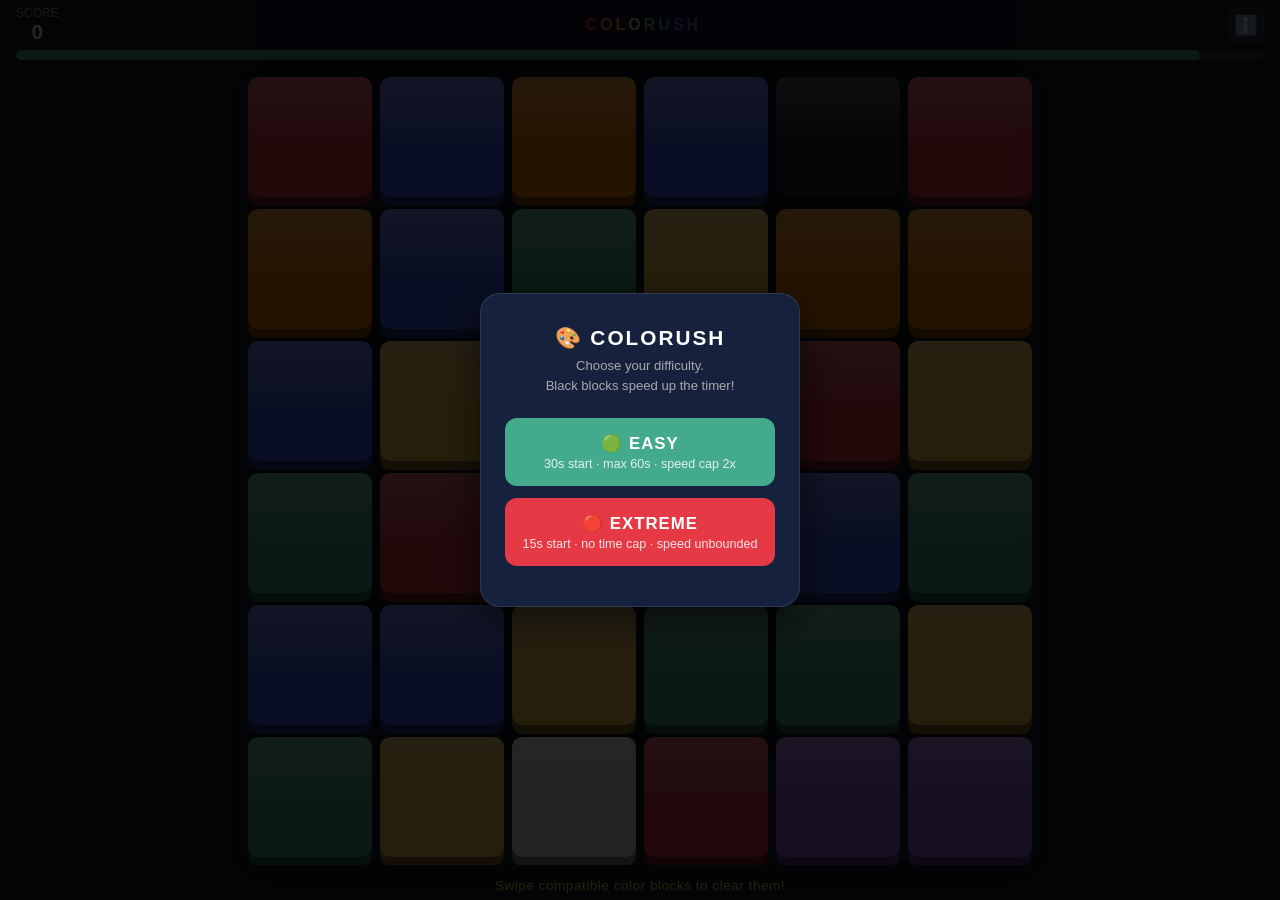
==== commit 892f4b9a: "Update index.html" ====
--- a/games/colorush/index.html
+++ b/games/colorush/index.html
@@ -2,20 +2,8 @@
 <html lang="it">
 <head>
 <meta charset="UTF-8">
-<meta name="viewport" content="width=device-width, initial-scale=1.0, maximum-scale=1.0, user-scalable=no, viewport-fit=cover">
-<title>COLORUSH</title>
-
-<!-- PWA: manifest e icone dedicati, indipendenti dal resto di Brown Pearl -->
-<link rel="manifest" href="manifest.json">
-<meta name="theme-color" content="#1a1a2e">
-<meta name="color-scheme" content="dark">
-<link rel="icon" type="image/png" sizes="32x32" href="icons/icon-32.png">
-<link rel="shortcut icon" href="icons/favicon.ico">
-<link rel="apple-touch-icon" href="icons/apple-touch-icon.png">
-<meta name="apple-mobile-web-app-capable" content="yes">
-<meta name="apple-mobile-web-app-status-bar-style" content="black-translucent">
-<meta name="apple-mobile-web-app-title" content="COLORUSH">
-<meta name="mobile-web-app-capable" content="yes">
+<meta name="viewport" content="width=device-width, initial-scale=1.0, maximum-scale=1.0, user-scalable=no">
+<title>Color Grid</title>
 <style>
   * { margin: 0; padding: 0; box-sizing: border-box; }
   html, body {
@@ -355,79 +343,65 @@
   }
   #share-close:active { color: #fff; }
 
-  /* ---------- Brown Pearl chrome: brand bar + install ---------- */
-  #brand-bar {
-    width: 100%;
+  #mode-overlay {
     display: flex;
-    align-items: center;
-    justify-content: space-between;
-    padding: 6px 16px 0;
-  }
-  #brand-bar .back {
-    font-size: 0.78em;
-    color: #8d8da8;
-    text-decoration: none;
-    letter-spacing: 0.04em;
-  }
-  #install-btn {
-    display: none;
-    background: rgba(255,255,255,0.12);
-    border: none;
-    border-radius: 8px;
-    color: #fff;
-    font-size: 0.78em;
-    font-weight: bold;
-    padding: 6px 10px;
-    cursor: pointer;
-  }
-  #install-btn.show { display: inline-flex; align-items: center; gap: 4px; }
-  #install-btn:active { background: rgba(255,255,255,0.25); }
-
-  /* ---------- Brown Pearl chrome: ad banner ---------- */
-  #bp-ad-wrap {
-    width: 100%;
-    padding: 4px 16px 2px;
-    display: flex;
-    flex-direction: column;
-    align-items: center;
-    gap: 4px;
-    flex-shrink: 0;
-  }
-  #bp-ad-label {
-    font-size: 0.62em;
-    letter-spacing: 0.12em;
-    text-transform: uppercase;
-    color: #55556e;
-  }
-  #bp-ad-banner {
-    width: 100%;
-    max-width: 320px;
-    min-height: 50px;
-    background: rgba(255,255,255,0.03);
-    border: 1px dashed rgba(255,255,255,0.1);
-    border-radius: 8px;
-    display: flex;
+    position: fixed;
+    inset: 0;
+    background: rgba(0,0,0,0.85);
+    z-index: 200;
     align-items: center;
     justify-content: center;
-    overflow: hidden;
-  }
-  #bp-ad-banner:empty::before {
-    content: "Slot annuncio";
-    font-size: 0.6em;
-    letter-spacing: 0.08em;
-    color: #3d3d52;
+  }
+  #mode-box {
+    background: #16213e;
+    border-radius: 20px;
+    padding: 32px 24px 28px;
+    width: 82%;
+    max-width: 320px;
+    text-align: center;
+    border: 1px solid rgba(255,255,255,0.1);
+    box-shadow: 0 12px 40px rgba(0,0,0,0.6);
+  }
+  #mode-box h2 {
+    color: #fff;
+    font-size: 1.3em;
+    letter-spacing: 2px;
+    margin-bottom: 6px;
+  }
+  #mode-box p {
+    color: #aaa;
+    font-size: 0.82em;
+    margin-bottom: 22px;
+    line-height: 1.5;
+  }
+  .mode-btn {
+    display: block;
+    width: 100%;
+    padding: 15px;
+    margin-bottom: 12px;
+    font-size: 1.05em;
+    font-family: 'Arial Black', Arial, sans-serif;
+    font-weight: bold;
+    border: none;
+    border-radius: 12px;
+    cursor: pointer;
+    letter-spacing: 1px;
+  }
+  #mode-easy { background: #43aa8b; color: #fff; }
+  #mode-easy:active { background: #52c9a7; }
+  #mode-extreme { background: #e63946; color: #fff; }
+  #mode-extreme:active { background: #ff6b74; }
+  .mode-desc {
+    font-size: 0.75em;
+    font-weight: normal;
+    opacity: 0.85;
+    display: block;
+    margin-top: 3px;
+    letter-spacing: 0;
   }
 </style>
 </head>
 <body>
-
-<!-- ================= BROWN PEARL: barra superiore ================= -->
-<div id="brand-bar">
-  <a class="back" href="../../index.html">&larr; Brown Pearl</a>
-  <button id="install-btn" type="button">📲 Installa</button>
-</div>
-<!-- ================= FINE BARRA SUPERIORE ================= -->
-
 <div id="top-bar">
   <div id="top-row">
     <div><span class="label">SCORE</span><span class="value" id="score">0</span></div>
@@ -445,22 +419,28 @@
   <div id="msg">Swipe compatible color blocks to clear them!</div>
 </div>
 
-<!-- ================= BROWN PEARL: banner ads =================
-     Provider scelto in assets/js/ads-config.js ("none" finché non attivi una rete). -->
-<div id="bp-ad-wrap">
-  <span id="bp-ad-label">Annuncio</span>
-  <div id="bp-ad-banner"></div>
+<!-- Mode Select Overlay -->
+<div id="mode-overlay">
+  <div id="mode-box">
+    <h2>🎨 COLORUSH</h2>
+    <p>Choose your difficulty.<br>Black blocks speed up the timer!</p>
+    <button class="mode-btn" id="mode-easy" onclick="startGame('easy')">
+      🟢 EASY
+      <span class="mode-desc">30s start · max 60s · speed cap 2x</span>
+    </button>
+    <button class="mode-btn" id="mode-extreme" onclick="startGame('extreme')">
+      🔴 EXTREME
+      <span class="mode-desc">15s start · no time cap · speed unbounded</span>
+    </button>
+  </div>
 </div>
-<script src="../../assets/js/ads-config.js"></script>
-<script src="../../assets/js/ads-loader.js"></script>
-<!-- ================= FINE BANNER ADS ================= -->
 
 <!-- Game Over Overlay -->
 <div id="gameover-overlay">
   <div id="gameover-box">
     <h2>⏰ TIME'S UP!</h2>
     <div id="gameover-score">0</div>
-    <button class="go-btn" id="go-restart" onclick="restartGame()">🔄 Play Again</button>
+    <button class="go-btn" id="go-restart" onclick="showModeSelect()">🔄 Play Again</button>
     <button class="go-btn" id="go-share" onclick="openShare()">📤 Share Score</button>
   </div>
 </div>
@@ -592,7 +572,9 @@
 function resizeCanvas() {
   const wrapper = document.getElementById('grid-wrapper');
   const maxW = wrapper.clientWidth - 8;
-  const maxH = wrapper.clientHeight - 8;
+  const topH = document.getElementById('top-bar').offsetHeight;
+  const botH = document.getElementById('bottom-bar').offsetHeight;
+  const maxH = window.innerHeight - topH - botH - 16;
   CELL = Math.floor(Math.min(maxW / COLS, maxH / ROWS));
   if (CELL < 20) CELL = 60; // fallback se il layout non è ancora pronto
   W = COLS * CELL;
@@ -675,7 +657,21 @@
 let particles = [];
 let lastPointerX = 0, lastPointerY = 0;
 
-// ---- Audio ----
+// ---- Mode ----
+let gameMode = 'easy'; // 'easy' | 'extreme'
+
+function showModeSelect() {
+  document.getElementById('gameover-overlay').classList.remove('open');
+  document.getElementById('mode-overlay').style.display = 'flex';
+}
+
+function startGame(mode) {
+  gameMode = mode;
+  document.getElementById('mode-overlay').style.display = 'none';
+  restartGame();
+}
+
+
 let audioCtx = null;
 let audioEnabled = false;
 
@@ -871,15 +867,18 @@
 }
 
 
-const TIME_START = 15;
+const TIME_START = 30; // default, overridden by mode
 let timeLeft = TIME_START;
 let gameOver = false;
 let timerInterval = null;
 let lastTimestamp = null;
 
+function getTimeStart() { return gameMode === 'extreme' ? 15 : 30; }
+function getTimeCap()   { return gameMode === 'extreme' ? 15 : 60; }
+
 function addTime(secs) {
   const realSecs = secs * getTimerSpeed();
-  timeLeft = Math.min(25, timeLeft + realSecs);
+  timeLeft = Math.min(getTimeCap(), timeLeft + realSecs);
   updateTimerDisplay();
 }
 
@@ -892,9 +891,9 @@
 }
 
 function getTimerSpeed() {
-  // 1x normal, up to 3x with many blacks on grid
   const blacks = countBlacksOnGrid();
-  return 1 + blacks * 0.08; // each black adds 8% speed
+  const speed = 1 + blacks * 0.08;
+  return gameMode === 'extreme' ? speed : Math.min(speed, 2);
 }
 
 function timerTick(timestamp) {
@@ -928,9 +927,9 @@
 
 function updateTimerDisplay() {
   const bar = document.getElementById('timer-bar');
-  const pct = Math.max(0, Math.min(1, timeLeft / TIME_START));
-  bar.style.width = (Math.min(timeLeft, TIME_START) / TIME_START * 100) + '%';
-  if (timeLeft > TIME_START) {
+  const pct = Math.max(0, Math.min(1, timeLeft / getTimeStart()));
+  bar.style.width = (Math.min(timeLeft, getTimeStart()) / getTimeStart() * 100) + '%';
+  if (timeLeft > getTimeStart()) {
     bar.style.background = 'linear-gradient(90deg, #43aa8b, #f9c74f, #ffd700)';
     bar.style.boxShadow = '0 0 10px rgba(255, 215, 0, 0.7)';
     bar.className = '';
@@ -1005,7 +1004,7 @@
   gameOver = false;
   animating = false;
   score = 0;
-  timeLeft = TIME_START;
+  timeLeft = getTimeStart();
   selected = [];
   particles = [];
   document.getElementById('score').textContent = '0';
@@ -1481,36 +1480,5 @@
   render();
 });
 </script>
-
-<!-- ================= BROWN PEARL: PWA install + service worker =================
-     Blocco indipendente dalla logica di gioco sopra: registra il SW scoped
-     a questa cartella (rende COLORUSH installabile come app a sé) e gestisce
-     il prompt nativo d'installazione. -->
-<script>
-  if ("serviceWorker" in navigator) {
-    window.addEventListener("load", () => {
-      navigator.serviceWorker.register("sw.js").catch(() => {});
-    });
-  }
-
-  let bpDeferredPrompt = null;
-  const bpInstallBtn = document.getElementById("install-btn");
-  window.addEventListener("beforeinstallprompt", (e) => {
-    e.preventDefault();
-    bpDeferredPrompt = e;
-    bpInstallBtn.classList.add("show");
-  });
-  bpInstallBtn.addEventListener("click", async () => {
-    if (!bpDeferredPrompt) return;
-    bpDeferredPrompt.prompt();
-    await bpDeferredPrompt.userChoice;
-    bpDeferredPrompt = null;
-    bpInstallBtn.classList.remove("show");
-  });
-  window.addEventListener("appinstalled", () => {
-    bpInstallBtn.classList.remove("show");
-  });
-</script>
-<!-- ================= FINE PWA ================= -->
 </body>
 </html>
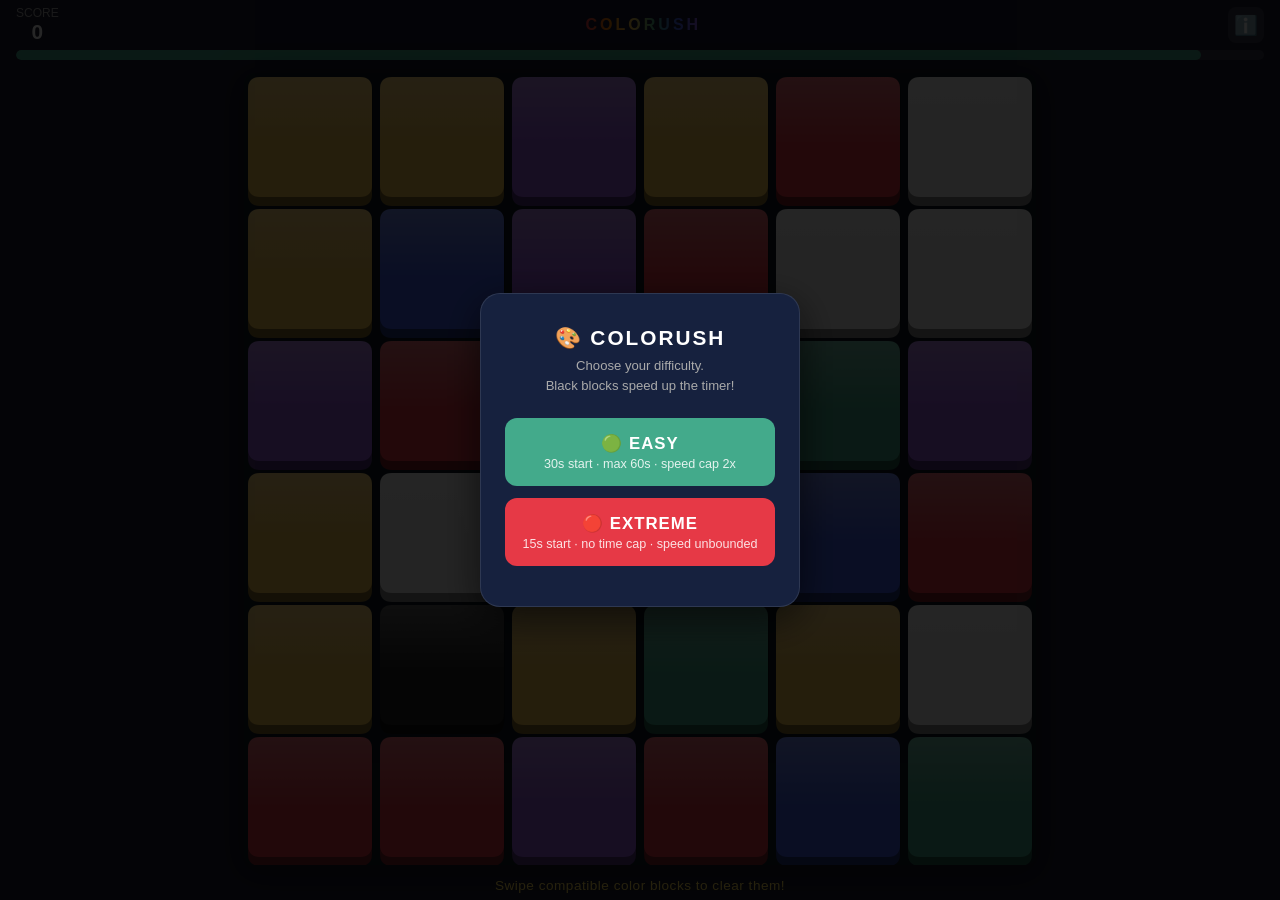
==== commit 06a757ef: "Update index.html death spiral time" ====
--- a/games/colorush/index.html
+++ b/games/colorush/index.html
@@ -890,10 +890,13 @@
   return n;
 }
 
+let permanentSpeed = 1;
+
 function getTimerSpeed() {
   const blacks = countBlacksOnGrid();
-  const speed = 1 + blacks * 0.08;
-  return gameMode === 'extreme' ? speed : Math.min(speed, 2);
+  const current = 1 + blacks * 0.08;
+  if (current > permanentSpeed) permanentSpeed = current;
+  return gameMode === 'extreme' ? permanentSpeed : Math.min(permanentSpeed, 2);
 }
 
 function timerTick(timestamp) {
@@ -921,7 +924,7 @@
 
 function startTimer() {
   if (timerInterval) cancelAnimationFrame(timerInterval);
-  lastTimestamp = null;
+  permanentSpeed = 1;
   timerInterval = requestAnimationFrame(timerTick);
 }
 
@@ -1210,7 +1213,7 @@
     playBlackExplosion();
     spawnParticles(toExplode);
     for (const s of toExplode) grid[s.row][s.col] = null;
-    addTime(removed * 1);
+    if (gameMode !== 'extreme') addTime(removed * 1);
   }
   return removed > 0;
 }
